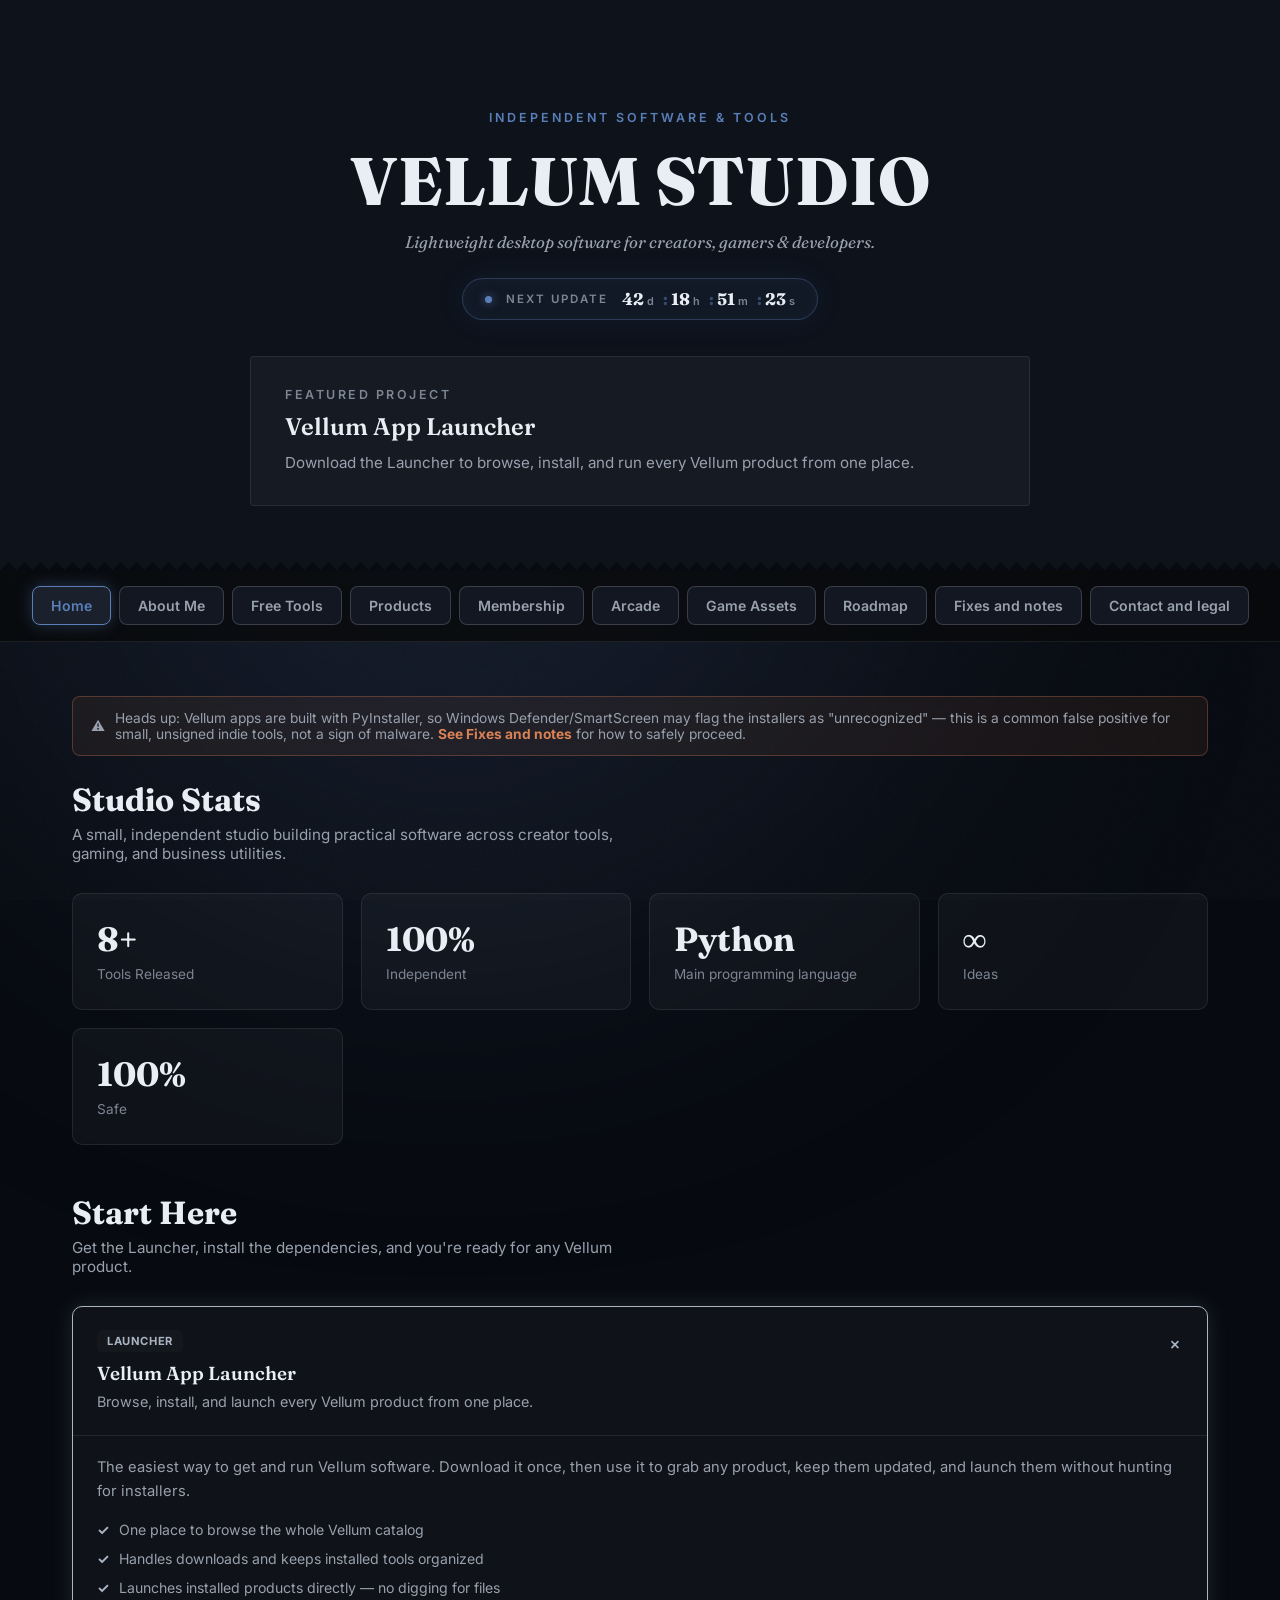
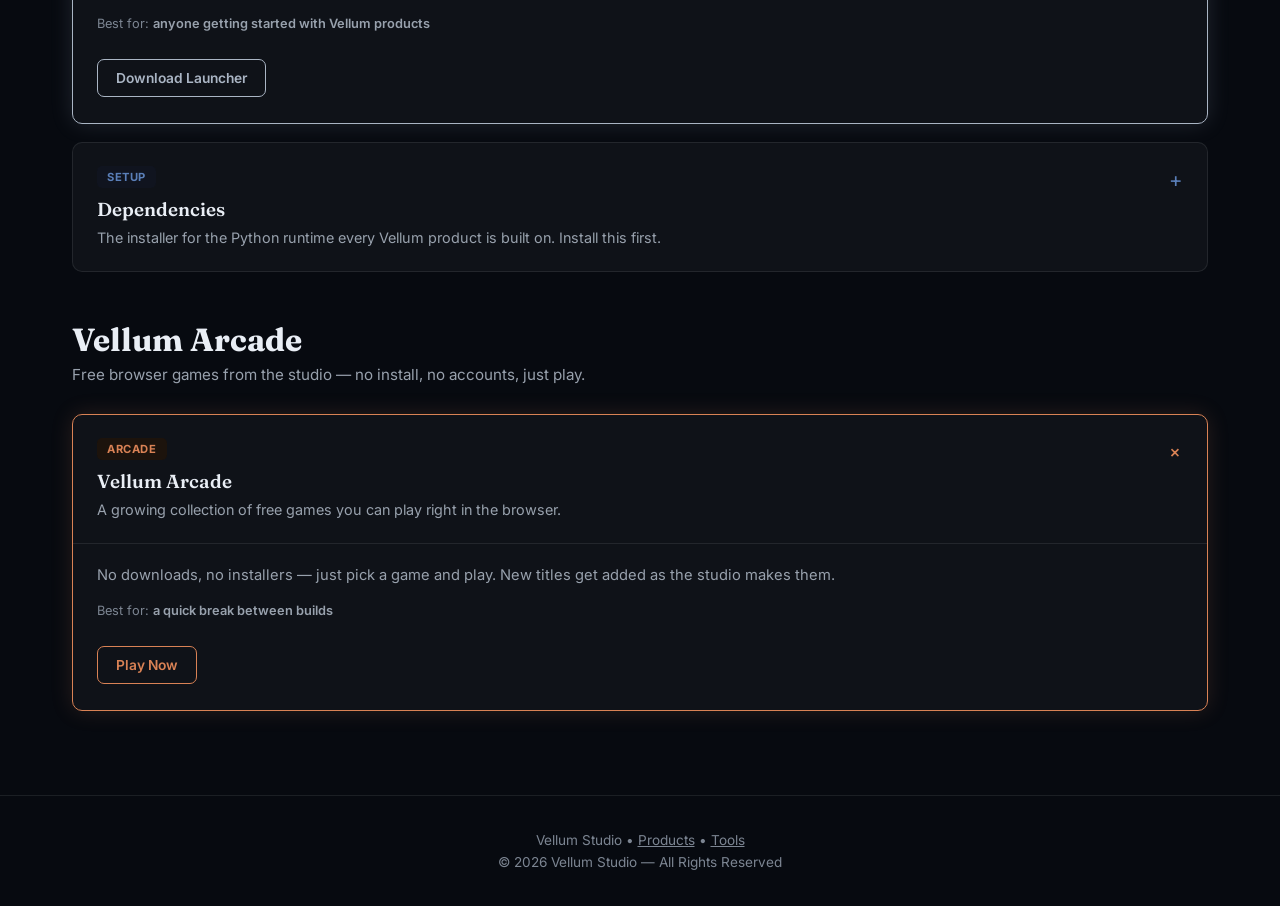
==== index.html @ cb16a99a "new version" ====
<!DOCTYPE html>
<html lang="en">
<head>
<meta charset="UTF-8">
<meta name="viewport" content="width=device-width, initial-scale=1.0">
<title>Vellum Studio — Lightweight Desktop Software for Creators &amp; Developers</title>
<meta name="description" content="Vellum Studio makes lightweight desktop software for creators, gamers, and developers — including a video editor, screen recorder, audio converter, and more. Built in Python. Free tools included.">
<meta property="og:title" content="Vellum Studio — Lightweight Desktop Software">
<meta property="og:description" content="Practical desktop tools for creators, gamers, and developers. Lightweight, independent, Python-built.">
<meta property="og:url" content="https://vellumtech55.github.io/vellum/">
<meta property="og:type" content="website">
<link rel="canonical" href="https://vellumtech55.github.io/vellum/">
<link rel="icon" type="image/svg+xml" href="[data-uri]">
<link rel="preconnect" href="https://fonts.googleapis.com">
<link href="https://fonts.googleapis.com/css2?family=Fraunces:ital,wght@0,500;0,600;0,800;1,500&family=Inter:wght@300;400;500;600;800&display=swap" rel="stylesheet">
<style>
*{margin:0;padding:0;box-sizing:border-box}

:root{
  --ink-950:#070a10;
  --ink-900:#0d121b;
  --ink-850:#121722;
  --ink-800:#1a202c;
  --line:rgba(233,238,245,.09);
  --line-strong:rgba(233,238,245,.18);
  --text:#e9eef5;
  --text-dim:#98a1ad;
  --text-faint:#7c8592;

  --navy:#5a7fb8;
  --navy-dim:rgba(90,127,184,.35);
  --navy-bg:#10141f;

  --copper:#d98255;
  --copper-dim:rgba(217,130,85,.35);
  --copper-bg:#1c130c;

  --teal:#33b8b0;
  --teal-dim:rgba(51,184,176,.35);
  --teal-bg:#0b1817;

  --silver:#aab5c4;
  --silver-dim:rgba(170,181,196,.35);
  --silver-bg:#14171c;

  --font-display:'Fraunces',serif;
  --font-body:'Inter',sans-serif;
}

body{
  font-family:var(--font-body);
  background:var(--ink-950);
  color:var(--text);
  overflow-x:hidden;
}

.bg-glow{
  position:fixed;
  inset:0;
  z-index:-3;
}
.bg-glow::before{
  content:"";
  position:absolute;
  width:900px;
  height:900px;
  border-radius:50%;
  filter:blur(170px);
  background:rgba(90,127,184,.16);
  animation:float 18s ease-in-out infinite;
}
.bg-glow.copper::before{ background:rgba(217,130,85,.18); }
.bg-glow.teal::before{ background:rgba(51,184,176,.14); }
.bg-glow.silver::before { background:rgba(170,181,196,.16); }

@keyframes float{
  0%  {transform:translate(-10%,-10%) scale(1)}
  50% {transform:translate(35%,20%) scale(1.25)}
  100%{transform:translate(-10%,-10%) scale(1)}
}

.grid-bg{
  position:fixed;
  inset:0;
  z-index:-2;
  opacity:.06;
  background-image:
    linear-gradient(rgba(255,255,255,.12) 1px,transparent 1px),
    linear-gradient(90deg,rgba(255,255,255,.12) 1px,transparent 1px);
  background-size:45px 45px;
}

.grain{
  position:fixed;
  inset:0;
  z-index:-1;
  pointer-events:none;
  opacity:.035;
  background-image:url("data:image/svg+xml,%3Csvg viewBox='0 0 200 200' xmlns='http://www.w3.org/2000/svg'%3E%3Cfilter id='n'%3E%3CfeTurbulence type='fractalNoise' baseFrequency='0.85' numOctaves='4' stitchTiles='stitch'/%3E%3C/filter%3E%3Crect width='100%25' height='100%25' filter='url(%23n)'/%3E%3C/svg%3E");
  background-repeat:repeat;
  background-size:180px 180px;
}

.deckle{
  height:16px;
  width:100%;
  background-color:var(--ink-950);
  background-image:
    linear-gradient(135deg, var(--ink-900) 50%, transparent 50%),
    linear-gradient(-135deg, var(--ink-900) 50%, transparent 50%);
  background-position:0 0,0 0;
  background-size:16px 16px;
  background-repeat:repeat-x;
}

header{
  text-align:center;
  padding:110px 20px 0;
  background:var(--ink-900);
}

.eyebrow{
  font-size:.78rem;
  letter-spacing:3px;
  text-transform:uppercase;
  color:var(--navy);
  font-weight:600;
  margin-bottom:14px;
}

header h1{
  font-family:var(--font-display);
  font-size:4.2rem;
  font-weight:800;
  letter-spacing:1px;
}

header h1 a{
  color:inherit;
  text-decoration:none;
}

header p.tagline{
  color:var(--text-dim);
  margin-top:10px;
  font-size:1.05rem;
  font-family:var(--font-display);
  font-style:italic;
}

.header-countdown{
  display:inline-flex;
  align-items:center;
  gap:14px;
  margin:26px auto 0;
  padding:10px 22px;
  border-radius:100px;
  background:rgba(90,127,184,.07);
  border:1px solid var(--navy-dim);
  box-shadow:0 0 30px rgba(90,127,184,.10), inset 0 0 18px rgba(90,127,184,.05);
}

.header-countdown .hc-dot{
  width:7px;
  height:7px;
  border-radius:50%;
  background:var(--navy);
  box-shadow:0 0 8px 2px var(--navy-dim);
  animation:hc-pulse 2s ease-in-out infinite;
  flex-shrink:0;
}
@keyframes hc-pulse{
  0%,100%{ opacity:1; }
  50%{ opacity:.35; }
}

.header-countdown .hc-label{
  font-size:.72rem;
  letter-spacing:2px;
  text-transform:uppercase;
  color:var(--text-faint);
  font-weight:600;
  white-space:nowrap;
}

.header-countdown .hc-time{
  display:flex;
  align-items:baseline;
  gap:3px;
  font-family:var(--font-display);
  font-weight:700;
  color:var(--text);
  font-variant-numeric:tabular-nums;
}
.header-countdown .hc-time .hc-num{ font-size:1.05rem; }
.header-countdown .hc-time .hc-unit{
  font-family:var(--font-body);
  font-size:.68rem;
  color:var(--text-faint);
  font-weight:600;
  margin-right:6px;
}
.header-countdown .hc-time .hc-unit:last-child{ margin-right:0; }
.header-countdown .hc-sep{ color:var(--navy); opacity:.5; }

@media(max-width:560px){
  .header-countdown{
    flex-wrap:wrap;
    justify-content:center;
    gap:8px 14px;
    padding:12px 20px;
    margin-top:20px;
  }
  .header-countdown .hc-sep{ display:none; }
}

.hero{
  max-width:780px;
  margin:36px auto 0;
  padding:30px 34px;
  border-radius:4px;
  background:rgba(255,255,255,.035);
  border:1px solid var(--line);
  text-align:left;
}

.hero h2{font-size:.78rem;color:var(--text-faint);text-transform:uppercase;letter-spacing:2.5px;margin-bottom:10px;font-weight:600}
.hero h3{font-family:var(--font-display);font-size:1.5rem;margin-bottom:10px;font-weight:600}
.hero p{color:var(--text-dim);font-size:.95rem;line-height:1.6}

header .deckle-spacer{ height:48px; }

nav{
  display:flex;
  justify-content:center;
  gap:8px;
  flex-wrap:wrap;
  padding:16px 20px;
  position:sticky;
  top:0;
  backdrop-filter:blur(14px);
  background:rgba(8,9,11,.78);
  z-index:10;
  border-bottom:1px solid var(--line);
}

.nav-link{
  padding:10px 18px;
  border-radius:8px;
  border:1px solid var(--line-strong);
  background:var(--ink-850);
  color:var(--text-dim);
  cursor:pointer;
  transition:.2s;
  font-size:.88rem;
  font-weight:600;
  font-family:var(--font-body);
  text-decoration:none;
  display:inline-block;
}

.nav-link:hover{
  transform:translateY(-1px);
  color:var(--text);
  border-color:var(--text-faint);
}

.nav-link.active{ background:var(--ink-800); }
.nav-link.active[data-accent="navy"]   { border-color:var(--navy);    color:var(--navy);    box-shadow:0 0 16px var(--navy-dim); }
.nav-link.active[data-accent="copper"]{ border-color:var(--copper); color:var(--copper); box-shadow:0 0 16px var(--copper-dim); }
.nav-link.active[data-accent="teal"]{ border-color:var(--teal); color:var(--teal); box-shadow:0 0 16px var(--teal-dim); }
.nav-link.active[data-accent="silver"] { border-color:var(--silver);  color:var(--silver);  box-shadow:0 0 16px var(--silver-dim); }

main{
  max-width:1180px;
  margin:auto;
  padding:54px 22px 84px;
  animation:.3s fade ease;
}
@keyframes fade{
  from{opacity:0;transform:translateY(8px)}
  to  {opacity:1;transform:translateY(0)}
}

.section-title{
  font-family:var(--font-display);
  font-size:2rem;
  font-weight:700;
  margin-bottom:6px;
}
.section-sub{
  color:var(--text-dim);
  font-size:.95rem;
  margin-bottom:30px;
  max-width:560px;
}

.grid-cards{
  display:grid;
  grid-template-columns:repeat(auto-fit,minmax(260px,1fr));
  gap:18px;
  margin-top:4px;
}

.card{
  background:rgba(255,255,255,.035);
  border:1px solid var(--line);
  border-radius:10px;
  padding:24px;
  transition:.22s;
}
.card:hover{ transform:translateY(-4px); border-color:var(--line-strong); }

.theme-navy .card:hover    { border-color:var(--navy);    box-shadow:0 0 22px rgba(90,127,184,.14); }
.theme-copper .card:hover { border-color:var(--copper); box-shadow:0 0 22px rgba(217,130,85,.16); }
.theme-teal .card:hover { border-color:var(--teal); box-shadow:0 0 22px rgba(51,184,176,.14); }
.theme-silver .card:hover  { border-color:var(--silver);  box-shadow:0 0 22px rgba(170,181,196,.16); }

.card h3{ font-family:var(--font-display); font-size:1.18rem; font-weight:600; margin-bottom:8px; }
.card p{ color:var(--text-dim); font-size:.92rem; line-height:1.55; }

.badge{
  display:inline-block;
  padding:4px 10px;
  border-radius:5px;
  font-size:.7rem;
  font-weight:700;
  letter-spacing:.6px;
  text-transform:uppercase;
  margin-bottom:10px;
}
.badge.navy{ background:var(--navy-bg); color:var(--navy); }
.badge.copper{ background:var(--copper-bg); color:var(--copper); }
.badge.teal{ background:var(--teal-bg); color:var(--teal); }
.badge.silver{ background:var(--silver-bg); color:var(--silver); }

.stat-card h3{ font-family:var(--font-display); font-size:2.1rem; font-weight:700; margin-bottom:4px; }
.stat-card p{ color:var(--text-faint); font-size:.85rem; }

.main-btn{
  display:inline-block;
  margin-top:14px;
  padding:10px 18px;
  border-radius:7px;
  text-decoration:none;
  font-weight:600;
  font-size:.86rem;
  cursor:pointer;
  transition:.2s;
  font-family:var(--font-body);
  border:1px solid transparent;
}
.btn-navy   { background:transparent; color:var(--navy);    border-color:var(--navy); }
.btn-navy:hover   { background:var(--navy);    color:#0d121b; }
.btn-copper{ background:transparent; color:var(--copper); border-color:var(--copper); }
.btn-copper:hover{ background:var(--copper); color:#1f1006; }
.btn-teal{ background:transparent; color:var(--teal); border-color:var(--teal); }
.btn-teal:hover{ background:var(--teal); color:#041615; }
.btn-silver { background:transparent; color:var(--silver);  border-color:var(--silver); }
.btn-silver:hover { background:var(--silver);  color:#12151a; }

.roadmap{ display:flex; flex-direction:column; gap:12px; }
.step{
  padding:16px 20px;
  border-left:3px solid var(--navy);
  background:rgba(255,255,255,.03);
  border-radius:6px;
  font-size:.93rem;
  color:var(--text-dim);
}
.step b{ color:var(--text); }

form{ display:flex; flex-direction:column; gap:12px; margin-bottom:32px; }
input,textarea{
  background:var(--ink-900);
  border:1px solid var(--line-strong);
  color:var(--text);
  padding:13px 15px;
  border-radius:7px;
  font-size:.95rem;
  font-family:var(--font-body);
}
textarea{ min-height:150px; resize:vertical; }
input:focus,textarea:focus{ outline:none; border-color:var(--navy); }

.legal-box{
  background:rgba(255,255,255,.025);
  border:1px solid var(--line);
  border-radius:10px;
  padding:26px;
  line-height:1.75;
  color:var(--text-faint);
  font-size:.88rem;
}
.legal-box h3{ font-family:var(--font-display); color:var(--text-dim); margin-bottom:14px; }

footer{
  text-align:center;
  padding:36px 20px;
  color:var(--text-faint);
  border-top:1px solid var(--line);
  font-size:.85rem;
}
footer a{ color:var(--text-faint); }
footer a:hover{ color:var(--navy); }

.tool-card{
  background:rgba(255,255,255,.035);
  border:1px solid var(--line);
  border-radius:10px;
  overflow:hidden;
}
.tool-card > summary{
  list-style:none;
  cursor:pointer;
  padding:22px 24px;
  display:flex;
  align-items:center;
  justify-content:space-between;
  gap:12px;
}
.tool-card > summary::-webkit-details-marker{ display:none; }
.tool-card > summary .tool-meta h3{ font-family:var(--font-display); font-size:1.1rem; margin-bottom:4px; }
.tool-card > summary .tool-meta p{ color:var(--text-dim); font-size:.88rem; }
.tool-card > summary .chevron{ color:var(--silver); font-size:1.3rem; transition:.2s; flex-shrink:0; }
.tool-card[open] > summary .chevron{ transform:rotate(45deg); }
.tool-card[open]{ border-color:var(--silver); box-shadow:0 0 22px rgba(170,181,196,.13); }

.tool-body{ padding:0 24px 26px; border-top:1px solid var(--line); padding-top:20px; }

.tool-row{ display:flex; gap:10px; flex-wrap:wrap; align-items:center; margin-bottom:12px; }
.tool-row label{ font-size:.82rem; color:var(--text-dim); display:flex; align-items:center; gap:6px; }
.tool-stats{ display:flex; gap:22px; flex-wrap:wrap; margin-top:12px; }
.tool-stats div{ font-size:.8rem; color:var(--text-faint); }
.tool-stats span{ display:block; font-family:var(--font-display); font-size:1.4rem; color:var(--text); font-weight:600; }

.tool-out{
  background:var(--ink-950);
  border:1px solid var(--line-strong);
  border-radius:7px;
  padding:14px 16px;
  font-family:ui-monospace,monospace;
  font-size:.85rem;
  color:var(--text-dim);
  white-space:pre-wrap;
  word-break:break-word;
  min-height:44px;
}
.tool-out.error{ color:var(--copper); }
.tool-out.pass{ color:var(--teal); }

.btn-small{
  padding:8px 14px;
  border-radius:6px;
  border:1px solid var(--silver);
  background:transparent;
  color:var(--silver);
  font-size:.83rem;
  font-weight:600;
  cursor:pointer;
  font-family:var(--font-body);
  transition:.2s;
}
.btn-small:hover{ background:var(--silver); color:#12151a; }

.swatch-pair{ display:flex; gap:14px; align-items:center; flex-wrap:wrap; }
.swatch-pair .pair-block{ display:flex; align-items:center; gap:8px; background:var(--ink-950); border:1px solid var(--line-strong); padding:8px 10px; border-radius:7px; }
.swatch-pair input[type=color]{ width:34px; height:34px; border:none; border-radius:5px; background:none; cursor:pointer; padding:0; }
.swatch-pair input[type=text]{ width:90px; padding:6px 8px; font-size:.82rem; }

.preview-text{ margin-top:14px; padding:16px; border-radius:7px; font-size:1rem; font-weight:600; text-align:center; }

.range-row{ display:flex; align-items:center; gap:10px; flex:1; min-width:180px; }
.range-row input[type=range]{ flex:1; accent-color:var(--silver); }
.checkbox-row{ display:flex; gap:16px; flex-wrap:wrap; margin-bottom:14px; }
.checkbox-row label{ font-size:.85rem; color:var(--text-dim); display:flex; align-items:center; gap:6px; cursor:pointer; }

.product-card{
  background:rgba(255,255,255,.035);
  border:1px solid var(--line);
  border-radius:10px;
  overflow:hidden;
  transition:.22s;
}
.product-card:hover{ transform:translateY(-2px); border-color:var(--line-strong); }

.product-card > summary{
  list-style:none;
  cursor:pointer;
  padding:22px 24px;
  display:flex;
  align-items:flex-start;
  justify-content:space-between;
  gap:16px;
}
.product-card > summary::-webkit-details-marker{ display:none; }

.product-summary-left{ flex:1; min-width:0; }
.product-summary-left h3{ font-family:var(--font-display); font-size:1.18rem; font-weight:600; margin-bottom:6px; }
.product-summary-left p{ color:var(--text-dim); font-size:.9rem; line-height:1.5; }

.product-card .chevron{ font-size:1.3rem; transition:.2s; flex-shrink:0; color:var(--text-faint); margin-top:2px; }
.product-card[open] .chevron{ transform:rotate(45deg); }

.product-card--navy[open]   { border-color:var(--navy);    box-shadow:0 0 22px rgba(90,127,184,.14); }
.product-card--navy .chevron{ color:var(--navy); }
.product-card--copper[open]{ border-color:var(--copper); box-shadow:0 0 22px rgba(217,130,85,.16); }
.product-card--copper .chevron{ color:var(--copper); }
.product-card--teal[open]{ border-color:var(--teal); box-shadow:0 0 22px rgba(51,184,176,.14); }
.product-card--teal .chevron{ color:var(--teal); }
.product-card--silver[open] { border-color:var(--silver);  box-shadow:0 0 22px rgba(170,181,196,.16); }
.product-card--silver .chevron{ color:var(--silver); }

.product-body{ padding:0 24px 26px; border-top:1px solid var(--line); padding-top:20px; }
.product-desc{ color:var(--text-dim); font-size:.92rem; line-height:1.6; margin-bottom:16px; }

.feature-list{ list-style:none; display:flex; flex-direction:column; gap:8px; margin-bottom:18px; }
.feature-list li{ font-size:.88rem; color:var(--text-dim); padding-left:22px; position:relative; line-height:1.5; }
.feature-list li::before{ content:"✓"; position:absolute; left:0; font-weight:700; }
.product-card--navy .feature-list li::before   { color:var(--navy); }
.product-card--copper .feature-list li::before{ color:var(--copper); }
.product-card--teal .feature-list li::before{ color:var(--teal); }
.product-card--silver .feature-list li::before { color:var(--silver); }

.product-meta-row{ display:flex; align-items:center; justify-content:space-between; flex-wrap:wrap; gap:8px 16px; margin-bottom:14px; font-size:.8rem; color:var(--text-faint); }
.product-meta-row .best-for b{ color:var(--text-dim); font-weight:600; }

.about-header{ display:flex; gap:28px; align-items:flex-start; flex-wrap:wrap; }
.about-intro{ flex:1; min-width:260px; }
.about-intro h3{ font-family:var(--font-display); font-size:1.6rem; font-weight:600; margin-bottom:10px; }
.about-intro p{ color:var(--text-dim); font-size:.95rem; line-height:1.65; margin-bottom:14px; }

.tech-badges{ display:flex; flex-wrap:wrap; gap:8px; margin-top:4px; margin-bottom:16px; }
.tech-badge{ background:var(--ink-900); border:1px solid var(--line-strong); color:var(--text-dim); padding:6px 13px; border-radius:20px; font-size:.78rem; font-weight:600; }

.social-links{ display:flex; flex-wrap:wrap; gap:10px; }
.social-links a{ color:var(--text-dim); text-decoration:none; font-size:.86rem; font-weight:600; border:1px solid var(--line-strong); padding:9px 16px; border-radius:7px; transition:.2s; }
.social-links a:hover{ border-color:var(--navy); color:var(--navy); }

.notice-banner{ display:flex; align-items:center; gap:10px; border-radius:8px; padding:13px 18px; margin-bottom:24px; font-size:.86rem; color:var(--text-dim); border:1px solid; }
.notice-banner a{ font-weight:700; text-decoration:none; }
.notice-banner a:hover{ text-decoration:underline; }
.notice-navy{ background:rgba(216,169,85,.07); border-color:rgba(216,169,85,.3); }
.notice-navy a{ color:var(--navy); }
.notice-copper{ background:rgba(217,130,85,.08); border-color:rgba(217,130,85,.3); }
.notice-copper a{ color:var(--copper); }
.notice-teal{ background:rgba(51,184,176,.08); border-color:rgba(43,214,163,.3); }
.notice-teal a{ color:var(--teal); }

.faq-list{ display:flex; flex-direction:column; gap:10px; margin-bottom:32px; }
.faq-item{ background:rgba(255,255,255,.03); border:1px solid var(--line); border-radius:8px; overflow:hidden; }
.faq-item summary{ list-style:none; cursor:pointer; padding:16px 20px; font-weight:600; font-size:.94rem; display:flex; justify-content:space-between; align-items:center; }
.faq-item summary::-webkit-details-marker{ display:none; }
.faq-item summary .chevron{ color:var(--navy); transition:.2s; }
.faq-item[open] summary .chevron{ transform:rotate(45deg); }
.faq-item p{ padding:0 20px 18px; color:var(--text-dim); font-size:.88rem; line-height:1.6; }

.secret-mode{ filter:hue-rotate(180deg); }

.skip-link{
  position:absolute;
  left:-9999px;
  top:0;
  background:var(--navy);
  color:#0d121b;
  padding:10px 16px;
  z-index:100;
  border-radius:0 0 6px 0;
  font-weight:600;
  text-decoration:none;
}
.skip-link:focus{ left:0; }

a:focus-visible, button:focus-visible, summary:focus-visible, input:focus-visible, [tabindex]:focus-visible{
  outline:2px solid var(--navy);
  outline-offset:2px;
}

@media (prefers-reduced-motion: reduce){
  .bg-glow::before{ animation:none; }
  main{ animation:none; }
}

@media(max-width:680px){
  header h1{ font-size:2.6rem; }
  main{ padding:40px 16px 64px; }
  .tool-card > summary{ padding:18px; }
}

</style>
</head>
<body>

<a class="skip-link" href="#main-content">Skip to content</a>

<div class="bg-glow" id="bg"></div>
<div class="grid-bg"></div>
<div class="grain"></div>

<header>
  <p class="eyebrow">Independent software &amp; tools</p>
  <h1><a href="index.html">VELLUM STUDIO</a></h1>
  <p class="tagline">Lightweight desktop software for creators, gamers &amp; developers.</p>

  <div class="header-countdown" aria-label="Countdown to next update">
    <span class="hc-dot" aria-hidden="true"></span>
    <span class="hc-label">Next Update</span>
    <span class="hc-time">
      <span class="hc-num" id="hc-days">00</span><span class="hc-unit">d</span><span class="hc-sep">:</span>
      <span class="hc-num" id="hc-hours">00</span><span class="hc-unit">h</span><span class="hc-sep">:</span>
      <span class="hc-num" id="hc-mins">00</span><span class="hc-unit">m</span><span class="hc-sep">:</span>
      <span class="hc-num" id="hc-secs">00</span><span class="hc-unit">s</span>
    </span>
  </div>

  <div class="hero">
    <h2>Featured Project</h2>
    <h3>Vellum App Launcher</h3>
    <p>Download the Launcher to browse, install, and run every Vellum product from one place.</p>
  </div>
  <div class="deckle-spacer"></div>
</header>
<div class="deckle"></div>

<nav aria-label="Primary">
  <a class="nav-link active" data-accent="navy" href="index.html">Home</a>
  <a class="nav-link" data-accent="navy" href="about.html">About Me</a>
  <a class="nav-link" data-accent="silver" href="tools.html">Free Tools</a>
  <a class="nav-link" data-accent="navy" href="products.html">Products</a>
  <a class="nav-link" data-accent="navy" href="membership.html">Membership</a>
  <a class="nav-link" data-accent="copper" href="arcade.html">Arcade</a>
  <a class="nav-link" data-accent="teal" href="game_assets.html">Game Assets</a>
  <a class="nav-link" data-accent="navy" href="roadmap.html">Roadmap</a>
  <a class="nav-link" data-accent="navy" href="fixes.html">Fixes and notes</a>
  <a class="nav-link" data-accent="navy" href="contact.html">Contact and legal</a>
</nav>

<main id="main-content" class="theme-navy">
  <div class="notice-banner notice-copper" role="note">
    <span aria-hidden="true">⚠️</span>
    <span>Heads up: Vellum apps are built with PyInstaller, so Windows Defender/SmartScreen may flag the installers as "unrecognized" — this is a common false positive for small, unsigned indie tools, not a sign of malware. <a href="fixes.html">See Fixes and notes</a> for how to safely proceed.</span>
  </div>

  <h2 class="section-title">Studio Stats</h2>
  <p class="section-sub">A small, independent studio building practical software across creator tools, gaming, and business utilities.</p>
  <div class="grid-cards">
    <div class="card stat-card"><h3>8+</h3><p>Tools Released</p></div>
    <div class="card stat-card"><h3>100%</h3><p>Independent</p></div>
    <div class="card stat-card"><h3>Python</h3><p>Main programming language</p></div>
    <div class="card stat-card"><h3>&#8734;</h3><p>Ideas</p></div>
    <div class="card stat-card"><h3>100%</h3><p>Safe</p></div>
  </div>

  <h2 class="section-title" style="margin-top:48px">Start Here</h2>
  <p class="section-sub">Get the Launcher, install the dependencies, and you're ready for any Vellum product.</p>
  <div class="grid-cards" style="grid-template-columns:1fr">
    <details class="product-card product-card--silver" open aria-label="Vellum App Launcher — browse, install, and launch all Vellum products from one place">
      <summary>
        <div class="product-summary-left">
          <span class="badge silver">LAUNCHER</span>
          <h3>Vellum App Launcher</h3>
          <p>Browse, install, and launch every Vellum product from one place.</p>
        </div>
        <span class="chevron">+</span>
      </summary>
      <div class="product-body">
        <p class="product-desc">The easiest way to get and run Vellum software. Download it once, then use it to grab any product, keep them updated, and launch them without hunting for installers.</p>
        <ul class="feature-list">
          <li>One place to browse the whole Vellum catalog</li>
          <li>Handles downloads and keeps installed tools organized</li>
          <li>Launches installed products directly — no digging for files</li>
        </ul>
        <div class="product-meta-row">
          <span class="best-for">Best for: <b>anyone getting started with Vellum products</b></span>
        </div>
        <a class="main-btn btn-silver" href="https://vellumtech.gumroad.com/l/lbqfqd" target="_blank" rel="noopener">Download Launcher</a>
      </div>
    </details>
    <details class="product-card product-card--navy" id="dependencies-card" aria-label="Vellum Dependencies — Python runtime installer required before any Vellum product will run">
      <summary>
        <div class="product-summary-left">
          <span class="badge navy">SETUP</span>
          <h3>Dependencies</h3>
          <p>The installer for the Python runtime every Vellum product is built on. Install this first.</p>
        </div>
        <span class="chevron">+</span>
      </summary>
      <div class="product-body">
        <p class="product-desc">A one-time installer that sets up the shared Python runtime and libraries every Vellum product depends on. Run it once, then any Vellum tool you install afterward will just work.</p>
        <ul class="feature-list">
          <li>Installs the exact runtime version every Vellum app is tested against</li>
          <li>One install covers every current and future Vellum product</li>
          <li>Takes under a minute on most machines</li>
        </ul>
        <div class="product-meta-row">
          <span class="best-for">Best for: <b>anyone installing a Vellum product for the first time</b></span>
        </div>
        <a class="main-btn btn-navy" href="https://vellumtech.gumroad.com/l/zroor" target="_blank" rel="noopener">View Product</a>
      </div>
    </details>
  </div>

  <h2 class="section-title" style="margin-top:48px">Vellum Arcade</h2>
  <p class="section-sub">Free browser games from the studio — no install, no accounts, just play.</p>
  <div class="grid-cards" style="grid-template-columns:1fr">
    <details class="product-card product-card--copper" open aria-label="Vellum Arcade — free browser games from Vellum Studio">
      <summary>
        <div class="product-summary-left">
          <span class="badge copper">ARCADE</span>
          <h3>Vellum Arcade</h3>
          <p>A growing collection of free games you can play right in the browser.</p>
        </div>
        <span class="chevron">+</span>
      </summary>
      <div class="product-body">
        <p class="product-desc">No downloads, no installers — just pick a game and play. New titles get added as the studio makes them.</p>
        <div class="product-meta-row">
          <span class="best-for">Best for: <b>a quick break between builds</b></span>
        </div>
        <a class="main-btn btn-copper" href="arcade.html">Play Now</a>
      </div>
    </details>
  </div>
</main>

<footer>
  <p>Vellum Studio &bull; <a href="products.html">Products</a> &bull; <a href="tools.html">Tools</a></p>
  <p style="margin-top:6px">&#169; 2026 Vellum Studio — All Rights Reserved</p>
</footer>

<script>
const secret = [];
document.addEventListener("keydown", e => {
  secret.push(e.key.toLowerCase());
  if(secret.slice(-6).join("") === "vellum")
    document.body.classList.toggle("secret-mode");
});

</script>

<script>
(function(){
  // Anchor date for the update cycle — change this to your last real
  // release date any time; the countdown keeps looping from it forever.
  const CYCLE_START = new Date("2026-07-22T00:00:00Z").getTime();
  const CYCLE_DAYS  = 45; // 1.5 months
  const CYCLE_MS    = CYCLE_DAYS * 24 * 60 * 60 * 1000;

  const elDays  = document.getElementById("hc-days");
  const elHours = document.getElementById("hc-hours");
  const elMins  = document.getElementById("hc-mins");
  const elSecs  = document.getElementById("hc-secs");

  function pad(n){ return String(n).padStart(2,"0"); }

  function tick(){
    const now = Date.now();
    const elapsedInCycle = (now - CYCLE_START) % CYCLE_MS;
    const remaining = CYCLE_MS - elapsedInCycle;

    elDays.textContent  = pad(Math.floor(remaining / 86400000));
    elHours.textContent = pad(Math.floor((remaining / 3600000) % 24));
    elMins.textContent  = pad(Math.floor((remaining / 60000) % 60));
    elSecs.textContent  = pad(Math.floor((remaining / 1000) % 60));
  }

  tick();
  setInterval(tick, 1000);
})();
</script>
</body>
</html>
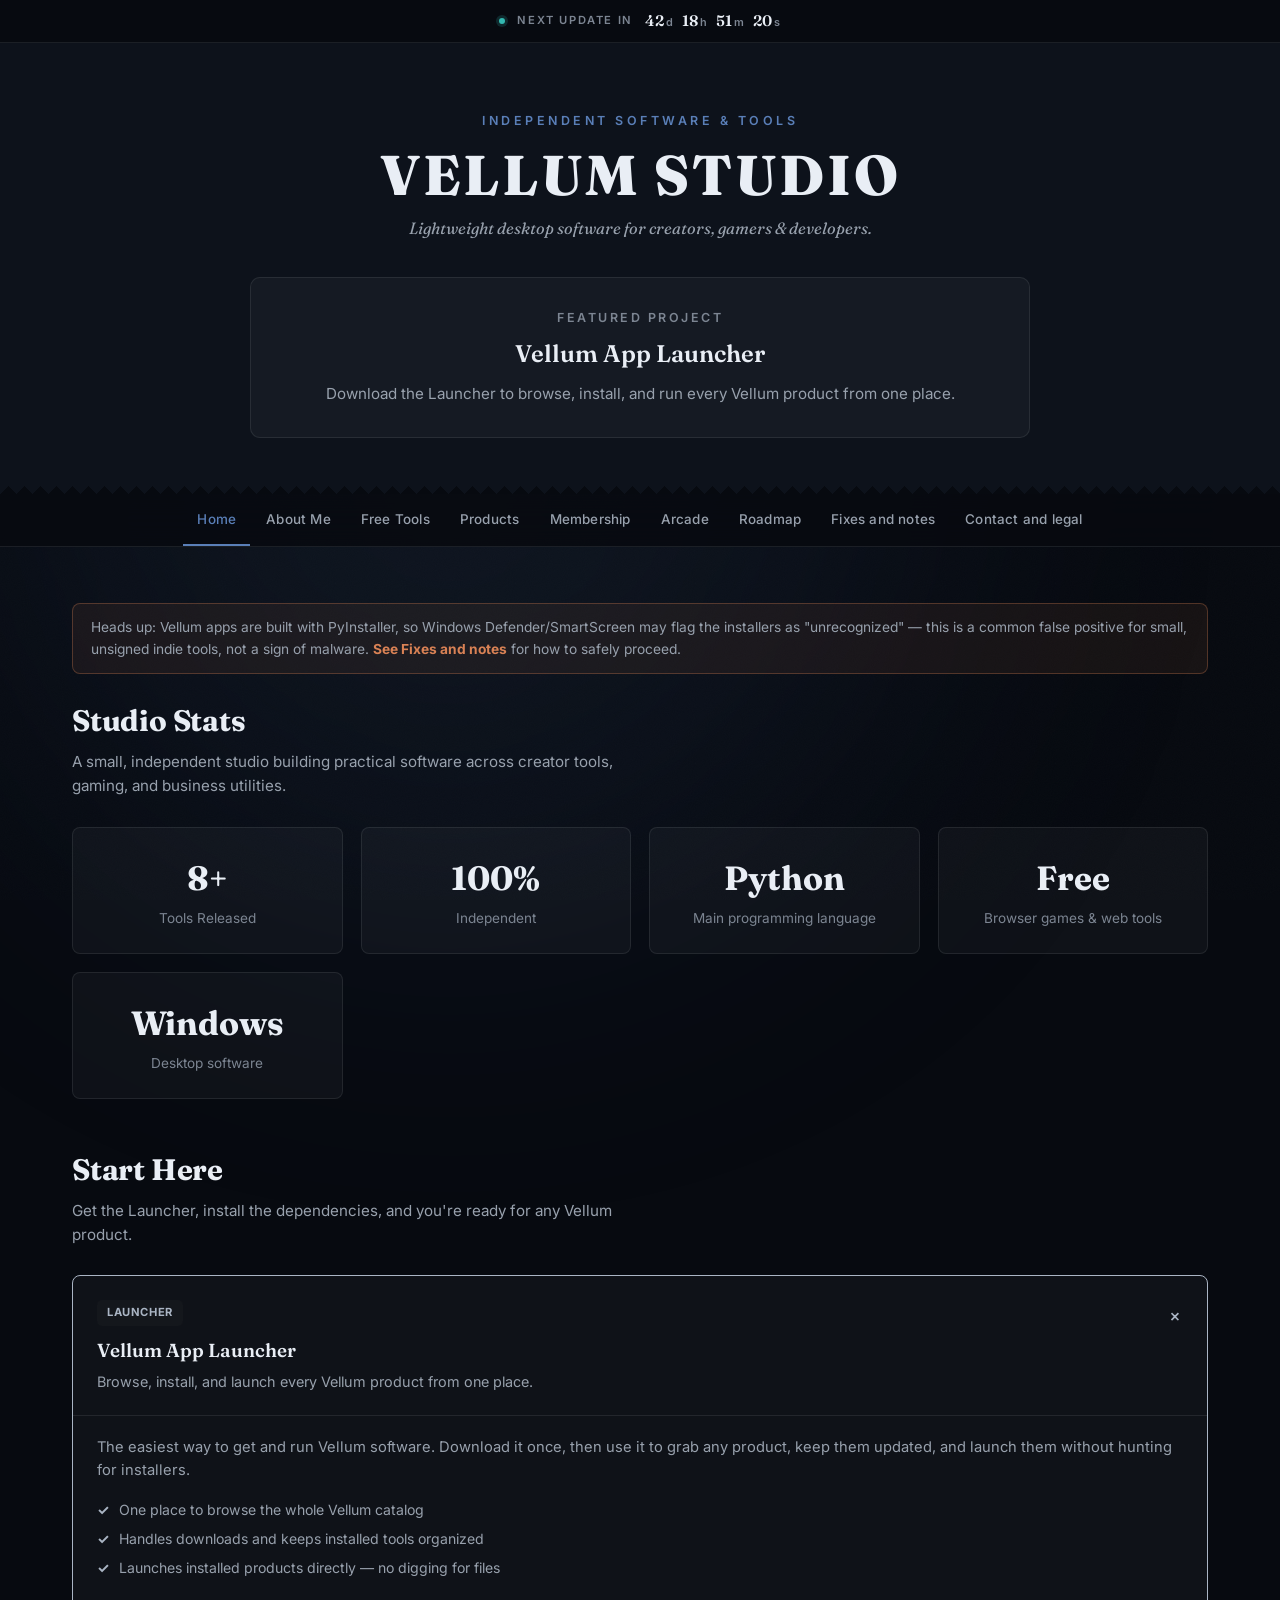
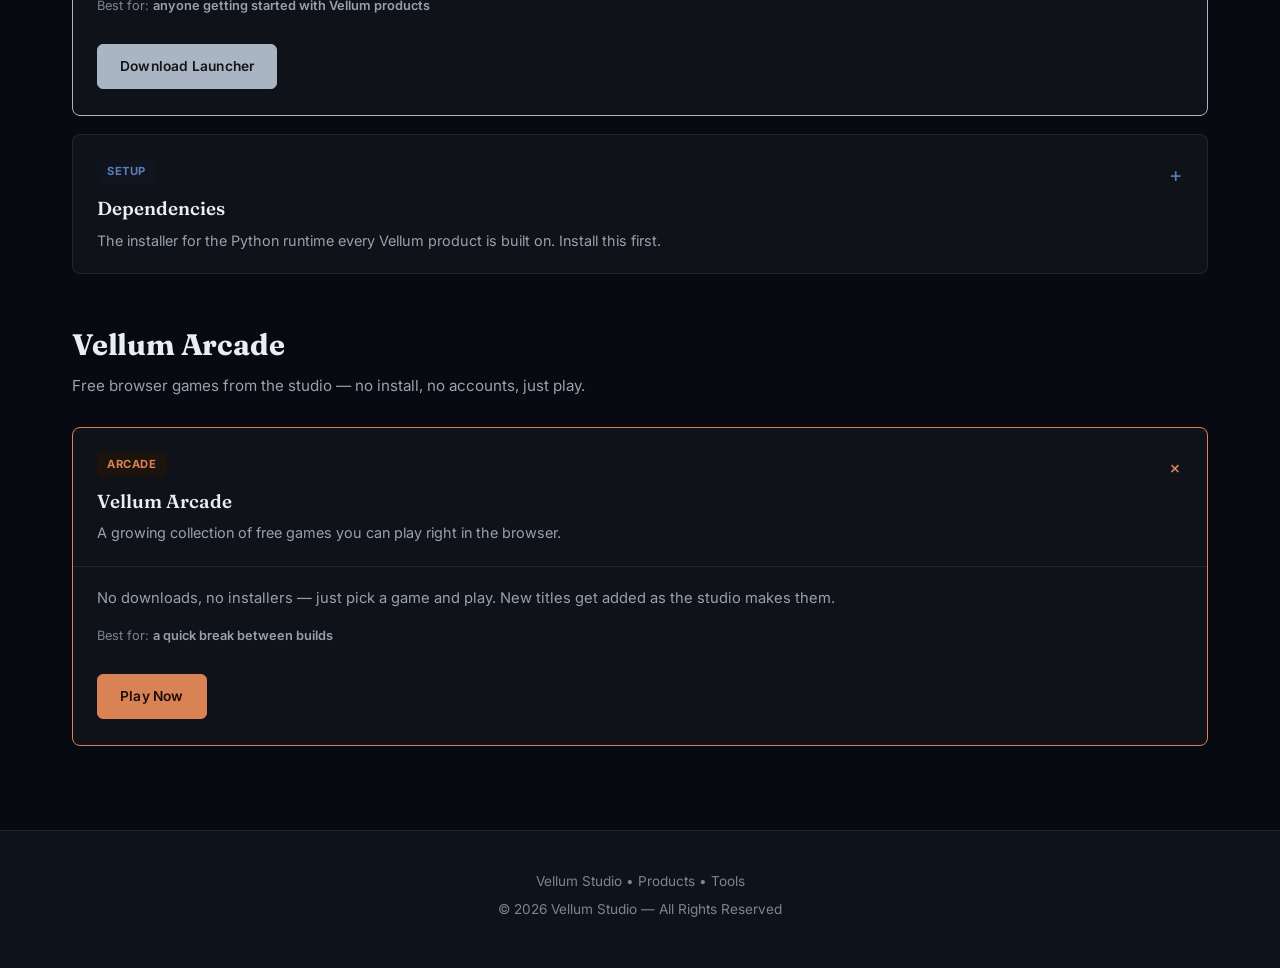
==== commit 98408140: "new" ====
--- a/index.html
+++ b/index.html
@@ -148,72 +148,6 @@
   font-style:italic;
 }
 
-.header-countdown{
-  display:inline-flex;
-  align-items:center;
-  gap:14px;
-  margin:26px auto 0;
-  padding:10px 22px;
-  border-radius:100px;
-  background:rgba(90,127,184,.07);
-  border:1px solid var(--navy-dim);
-  box-shadow:0 0 30px rgba(90,127,184,.10), inset 0 0 18px rgba(90,127,184,.05);
-}
-
-.header-countdown .hc-dot{
-  width:7px;
-  height:7px;
-  border-radius:50%;
-  background:var(--navy);
-  box-shadow:0 0 8px 2px var(--navy-dim);
-  animation:hc-pulse 2s ease-in-out infinite;
-  flex-shrink:0;
-}
-@keyframes hc-pulse{
-  0%,100%{ opacity:1; }
-  50%{ opacity:.35; }
-}
-
-.header-countdown .hc-label{
-  font-size:.72rem;
-  letter-spacing:2px;
-  text-transform:uppercase;
-  color:var(--text-faint);
-  font-weight:600;
-  white-space:nowrap;
-}
-
-.header-countdown .hc-time{
-  display:flex;
-  align-items:baseline;
-  gap:3px;
-  font-family:var(--font-display);
-  font-weight:700;
-  color:var(--text);
-  font-variant-numeric:tabular-nums;
-}
-.header-countdown .hc-time .hc-num{ font-size:1.05rem; }
-.header-countdown .hc-time .hc-unit{
-  font-family:var(--font-body);
-  font-size:.68rem;
-  color:var(--text-faint);
-  font-weight:600;
-  margin-right:6px;
-}
-.header-countdown .hc-time .hc-unit:last-child{ margin-right:0; }
-.header-countdown .hc-sep{ color:var(--navy); opacity:.5; }
-
-@media(max-width:560px){
-  .header-countdown{
-    flex-wrap:wrap;
-    justify-content:center;
-    gap:8px 14px;
-    padding:12px 20px;
-    margin-top:20px;
-  }
-  .header-countdown .hc-sep{ display:none; }
-}
-
 .hero{
   max-width:780px;
   margin:36px auto 0;
@@ -555,7 +489,6 @@
 .faq-item[open] summary .chevron{ transform:rotate(45deg); }
 .faq-item p{ padding:0 20px 18px; color:var(--text-dim); font-size:.88rem; line-height:1.6; }
 
-.secret-mode{ filter:hue-rotate(180deg); }
 
 .skip-link{
   position:absolute;
@@ -588,6 +521,8 @@
 }
 
 </style>
+<link rel="stylesheet" href="vellum.css">
+<script src="vellum.js" defer></script>
 </head>
 <body>
 
@@ -601,17 +536,6 @@
   <p class="eyebrow">Independent software &amp; tools</p>
   <h1><a href="index.html">VELLUM STUDIO</a></h1>
   <p class="tagline">Lightweight desktop software for creators, gamers &amp; developers.</p>
-
-  <div class="header-countdown" aria-label="Countdown to next update">
-    <span class="hc-dot" aria-hidden="true"></span>
-    <span class="hc-label">Next Update</span>
-    <span class="hc-time">
-      <span class="hc-num" id="hc-days">00</span><span class="hc-unit">d</span><span class="hc-sep">:</span>
-      <span class="hc-num" id="hc-hours">00</span><span class="hc-unit">h</span><span class="hc-sep">:</span>
-      <span class="hc-num" id="hc-mins">00</span><span class="hc-unit">m</span><span class="hc-sep">:</span>
-      <span class="hc-num" id="hc-secs">00</span><span class="hc-unit">s</span>
-    </span>
-  </div>
 
   <div class="hero">
     <h2>Featured Project</h2>
@@ -629,7 +553,6 @@
   <a class="nav-link" data-accent="navy" href="products.html">Products</a>
   <a class="nav-link" data-accent="navy" href="membership.html">Membership</a>
   <a class="nav-link" data-accent="copper" href="arcade.html">Arcade</a>
-  <a class="nav-link" data-accent="teal" href="game_assets.html">Game Assets</a>
   <a class="nav-link" data-accent="navy" href="roadmap.html">Roadmap</a>
   <a class="nav-link" data-accent="navy" href="fixes.html">Fixes and notes</a>
   <a class="nav-link" data-accent="navy" href="contact.html">Contact and legal</a>
@@ -637,7 +560,6 @@
 
 <main id="main-content" class="theme-navy">
   <div class="notice-banner notice-copper" role="note">
-    <span aria-hidden="true">⚠️</span>
     <span>Heads up: Vellum apps are built with PyInstaller, so Windows Defender/SmartScreen may flag the installers as "unrecognized" — this is a common false positive for small, unsigned indie tools, not a sign of malware. <a href="fixes.html">See Fixes and notes</a> for how to safely proceed.</span>
   </div>
 
@@ -647,8 +569,8 @@
     <div class="card stat-card"><h3>8+</h3><p>Tools Released</p></div>
     <div class="card stat-card"><h3>100%</h3><p>Independent</p></div>
     <div class="card stat-card"><h3>Python</h3><p>Main programming language</p></div>
-    <div class="card stat-card"><h3>&#8734;</h3><p>Ideas</p></div>
-    <div class="card stat-card"><h3>100%</h3><p>Safe</p></div>
+    <div class="card stat-card"><h3>Free</h3><p>Browser games &amp; web tools</p></div>
+    <div class="card stat-card"><h3>Windows</h3><p>Desktop software</p></div>
   </div>
 
   <h2 class="section-title" style="margin-top:48px">Start Here</h2>
@@ -728,45 +650,6 @@
   <p style="margin-top:6px">&#169; 2026 Vellum Studio — All Rights Reserved</p>
 </footer>
 
-<script>
-const secret = [];
-document.addEventListener("keydown", e => {
-  secret.push(e.key.toLowerCase());
-  if(secret.slice(-6).join("") === "vellum")
-    document.body.classList.toggle("secret-mode");
-});
-
-</script>
-
-<script>
-(function(){
-  // Anchor date for the update cycle — change this to your last real
-  // release date any time; the countdown keeps looping from it forever.
-  const CYCLE_START = new Date("2026-07-22T00:00:00Z").getTime();
-  const CYCLE_DAYS  = 45; // 1.5 months
-  const CYCLE_MS    = CYCLE_DAYS * 24 * 60 * 60 * 1000;
-
-  const elDays  = document.getElementById("hc-days");
-  const elHours = document.getElementById("hc-hours");
-  const elMins  = document.getElementById("hc-mins");
-  const elSecs  = document.getElementById("hc-secs");
-
-  function pad(n){ return String(n).padStart(2,"0"); }
-
-  function tick(){
-    const now = Date.now();
-    const elapsedInCycle = (now - CYCLE_START) % CYCLE_MS;
-    const remaining = CYCLE_MS - elapsedInCycle;
-
-    elDays.textContent  = pad(Math.floor(remaining / 86400000));
-    elHours.textContent = pad(Math.floor((remaining / 3600000) % 24));
-    elMins.textContent  = pad(Math.floor((remaining / 60000) % 60));
-    elSecs.textContent  = pad(Math.floor((remaining / 1000) % 60));
-  }
-
-  tick();
-  setInterval(tick, 1000);
-})();
-</script>
+
 </body>
 </html>
--- a/vellum.css
+++ b/vellum.css
@@ -0,0 +1,91 @@
+/* Vellum Studio — shared polish layer (loads after each page's own styles) */
+
+html{ scroll-behavior:smooth; }
+body{ line-height:1.55; -webkit-font-smoothing:antialiased; text-rendering:optimizeLegibility; }
+
+/* Quieter background */
+.grain{ opacity:.02; }
+.grid-bg{ opacity:.035; }
+.bg-glow::before{ opacity:.65; }
+
+/* Countdown bar (every page) */
+.vl-bar{
+  display:flex; align-items:center; justify-content:center; flex-wrap:wrap;
+  gap:6px 12px; padding:9px 16px;
+  background:var(--ink-950); border-bottom:1px solid var(--line);
+  font-size:.76rem; color:var(--text-dim); letter-spacing:.3px;
+}
+.vl-bar .vl-dot{
+  width:6px; height:6px; border-radius:50%; background:var(--teal);
+  box-shadow:0 0 0 3px rgba(51,184,176,.18); animation:vl-pulse 2.4s ease-in-out infinite;
+}
+@keyframes vl-pulse{ 0%,100%{opacity:1} 50%{opacity:.35} }
+.vl-bar .vl-label{ text-transform:uppercase; letter-spacing:1.6px; font-weight:600; font-size:.7rem; color:var(--text-faint); }
+.vl-bar .vl-time{ display:inline-flex; align-items:baseline; font-variant-numeric:tabular-nums; }
+.vl-bar .vl-time b{ font-family:var(--font-display); font-size:.95rem; font-weight:600; color:var(--text); }
+.vl-bar .vl-time i{ font-style:normal; font-size:.68rem; color:var(--text-faint); font-weight:600; margin:0 8px 0 2px; }
+.vl-bar .vl-time i:last-child{ margin-right:0; }
+
+/* Header */
+header{ padding:68px 20px 0; }
+header h1{ font-size:clamp(2.2rem,5.5vw,3.5rem); letter-spacing:3px; line-height:1.1; }
+header p.tagline{ font-size:1.02rem; max-width:620px; margin-left:auto; margin-right:auto; }
+.eyebrow{ letter-spacing:3.5px; }
+header .deckle-spacer{ height:40px; }
+.hero{ border-radius:10px; text-align:center; }
+.hero h2{ margin-bottom:8px; }
+
+/* Navigation — clean tab bar with underline for the active page */
+nav{ gap:2px; padding:0 16px; background:rgba(7,10,16,.86); }
+nav .nav-link{
+  padding:15px 14px; border:none; border-bottom:2px solid transparent; border-radius:0;
+  background:transparent; color:var(--text-dim); font-size:.84rem; font-weight:500; letter-spacing:.2px;
+}
+nav .nav-link:hover{ transform:none; color:var(--text); border-bottom-color:var(--line-strong); }
+nav .nav-link.active, nav .nav-link.active[data-accent]{
+  background:transparent; box-shadow:none; color:var(--text); border-bottom-color:var(--text);
+}
+nav .nav-link.active[data-accent="navy"]{ color:var(--navy); border-bottom-color:var(--navy); }
+nav .nav-link.active[data-accent="copper"]{ color:var(--copper); border-bottom-color:var(--copper); }
+nav .nav-link.active[data-accent="teal"]{ color:var(--teal); border-bottom-color:var(--teal); }
+nav .nav-link.active[data-accent="silver"]{ color:var(--silver); border-bottom-color:var(--silver); }
+
+/* Layout & type */
+main{ padding-top:56px; }
+.section-title{ font-size:1.85rem; letter-spacing:-.2px; }
+.section-sub{ line-height:1.6; margin-bottom:28px; }
+
+/* Cards — flat, subtle, no glow */
+.card, .product-card, .tool-card, .faq-item, .legal-box, .step{ border-radius:8px; }
+.card:hover, .product-card:hover{ transform:translateY(-2px); }
+.theme-navy .card:hover, .theme-copper .card:hover, .theme-teal .card:hover, .theme-silver .card:hover,
+.product-card--navy[open], .product-card--copper[open], .product-card--teal[open], .product-card--silver[open],
+.tool-card[open]{ box-shadow:none; }
+.stat-card{ text-align:center; }
+
+/* Buttons — solid, clear call to action */
+.main-btn{ padding:11px 22px; border-radius:6px; font-size:.86rem; letter-spacing:.2px; }
+.btn-navy{ background:var(--navy); color:#fff; border-color:var(--navy); }
+.btn-navy:hover{ background:#6f93cb; border-color:#6f93cb; color:#fff; }
+.btn-copper{ background:var(--copper); color:#1a0e06; border-color:var(--copper); }
+.btn-copper:hover{ background:#e39368; border-color:#e39368; color:#1a0e06; }
+.btn-teal{ background:var(--teal); color:#041615; border-color:var(--teal); }
+.btn-teal:hover{ background:#4cc8c1; border-color:#4cc8c1; color:#041615; }
+.btn-silver{ background:var(--silver); color:#12151a; border-color:var(--silver); }
+.btn-silver:hover{ background:#c0c9d5; border-color:#c0c9d5; color:#12151a; }
+
+/* Notices */
+.notice-banner{ border-radius:8px; line-height:1.55; align-items:flex-start; }
+
+/* Footer */
+footer{ padding:40px 20px 48px; background:var(--ink-900); }
+footer a{ text-decoration:none; }
+footer a:hover{ text-decoration:underline; }
+
+/* Mobile: nav scrolls sideways instead of wrapping into a block */
+@media(max-width:760px){
+  header{ padding-top:44px; }
+  nav{ justify-content:flex-start; flex-wrap:nowrap; overflow-x:auto; scrollbar-width:none; }
+  nav::-webkit-scrollbar{ display:none; }
+  nav .nav-link{ white-space:nowrap; }
+}
